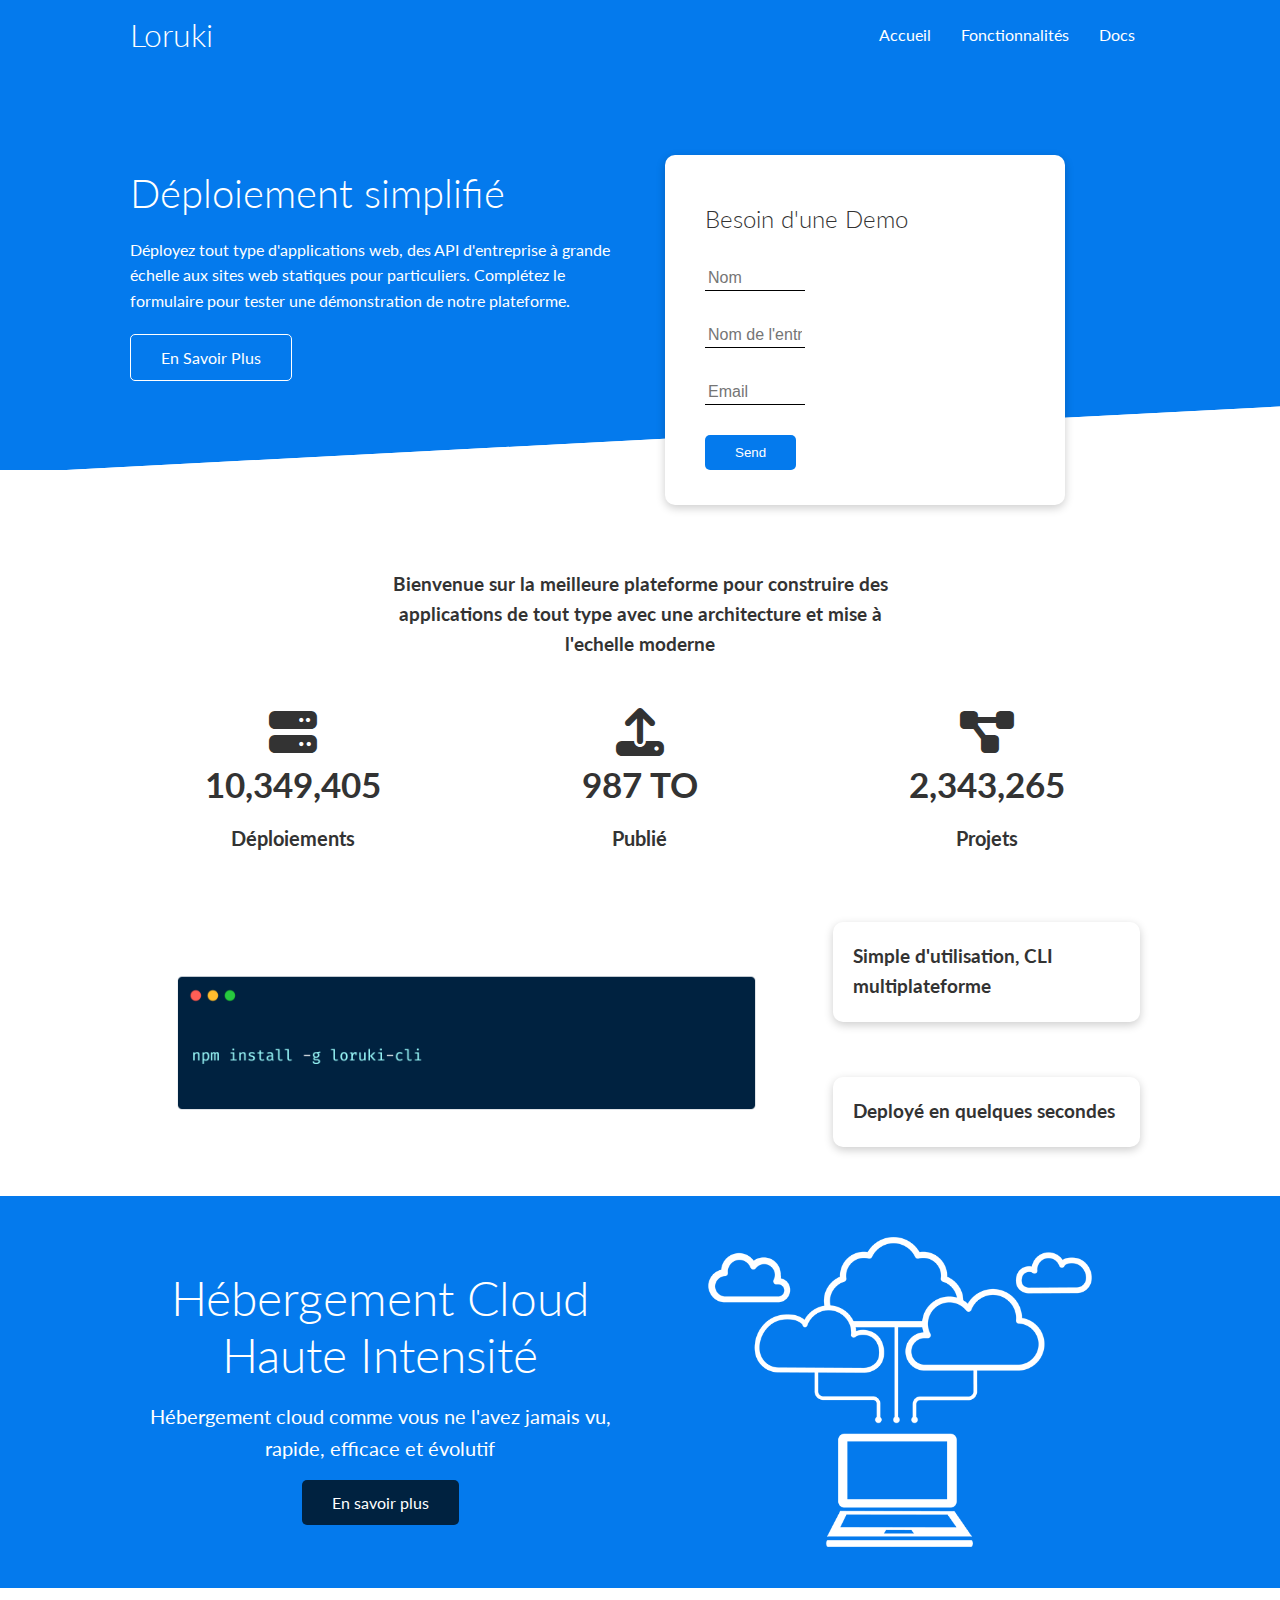
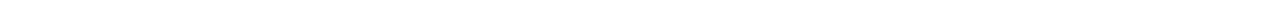
==== index.html @ ce7adb81 "Add files via upload" ====
<!DOCTYPE html>
<html lang="fr">
<head>
    <meta charset="UTF-8">
    <meta name="viewport" content="width=device-width, initial-scale=1.0">
    <meta name="description" content="Loruki - Heberment cloud performant
    et abordable pour particuliers et professionnels">
    <meta name="author" content="Twardzik Jeremy">
    <meta property="og:title" content="Loruki">
    <meta property="og:type" content="website">
<link rel="stylesheet" href="https://cdnjs.cloudflare.
com/ajax/libs/font-awesome/6.7.2/css/all.min.css"
integrity="sha512-Evv84Mr4kqVGRNSgIGL/F/aIDqQb7xQ2vcrdIwxfjThSH8CSR7PBEakCr51Ck+w+/U6swU2Im1vVX0SVk9ABhg==" crossorigin="anonymous"
referrerpolicy="no-referrer" />
<link rel="stylesheet" href="utilities.css"> 
<link rel="stylesheet" href="style.css">

    
    <title>Cloudy | Hebergement Cloud Pour Tous</title>
</head>
<body>
    <!-- Navbar -->
     <div class="navbar">
        <div class="container flex">
            <h1 class="logo">Loruki</h1>
            <nav>
                <ul>
                    <li><a href="./index.html">Accueil</a></li>
                    <li><a href="./fonctionnalites.html">Fonctionnalités</a></li>
                    <li><a href="./docs.html">Docs</a></li>
                </ul>
            </nav>
        </div>
     </div>
<!-- Showcase -->
 <section class="showcase">
     <div class="container grid">
        <div class="showcase-text">
            <h1>Déploiement simplifié</h1>
            <p>Déployez tout type d'applications web, 
                des API d'entreprise à grande échelle aux 
                sites web statiques pour particuliers. 
                Complétez le formulaire pour tester 
                une démonstration de notre plateforme.</p>
            <a href="./fonctionnalites.html" class="btn btn-outline">En Savoir Plus</a>
        </div>
        <div class="showcase-form card">
            <h2>Besoin d'une Demo</h2>
            <form>
                <div class="form-control">
                    <input type="text" name="name" placeholder="Nom" required>
                </div>
                <div class="form-control">
                    <input type="text" name="company" placeholder="Nom de l'entreprise" required>
                </div>
                <div class="form-control">
                    <input type="email" email="email" placeholder="Email" required>
                </div>
                <input type="submit" value="Send" class="btn btn-primary">
            </form>
    </div>
 </section>

 <!-- Stats -->

  <section class="stats" >
    <div class="container" >
        <h3 class="stats-heading text-center my-1">
            Bienvenue sur la meilleure plateforme pour construire des applications de tout type avec une architecture et mise à l'echelle moderne
        </h3>

        <div class="grid grid-3 text-center my-4">
            <div>
                <i class="fas fa-server fa-3x"></i>
                <h3>10,349,405</h3>
                <p class="text-secondary">Déploiements</p>
            </div>
            <div><i class="fas fa-upload fa-3x"></i>
                <h3>987 TO</h3>
                <p class="text-secondary">Publié</p>
            </div>
            <div>
                <i class="fas fa-project-diagram fa-3x"></i>
                <h3>2,343,265</h3>
                <p class="text-secondary">Projets</p>
            </div>
        </div>
    </div>

  </section>
  <!-- Cli --> 
  <section class="cli">
        <div class="container grid">
            <img src="./images/cli.png" alt="">
            <div class="card">
                <h3>Simple d'utilisation, CLI multiplateforme</h3>
            </div>
            <div class="card">
                <h3>Deployé en quelques secondes</h3>
            </div>
        </div>
    </div>
  </section>

  <!-- Cloud -->
  <section class="cloud bg-primary my-2 py-2">
    <div class="container grid">
        <div class="text-center">
            <h2 class="lg">Hébergement Cloud Haute Intensité</h2>
            <p class="lead my-1">Hébergement cloud comme vous ne l'avez jamais vu, rapide, efficace et évolutif</p>
            <a href="./fonctionnalites.html" class="btn btn-dark">En savoir plus</a>
        </div>
        <img src="./images/cloud.png" alt="">
    </div>
  </section>
   
  
    
</body>
</html>
---- utilities.css ----
.container {
    max-width: 1100px;
    margin: 0 auto;
    overflow: auto;
    padding: 0 40px;

}

.card{
    background-color: #FFF;
    color: #333;
    border-radius: 10px;
    box-shadow: 0 3px 10px rgba(0, 0, 0, 0.2);
    padding: 20px;
    margin: 10px;

}

.btn{
    display: inline-block;
    padding: 10px 30px;
    cursor: pointer;
    background-color: var(--primary-color);
    color: #fff;
    border: none;
    border-radius: 5px;


}

.btn-outline {
    background-color: transparent;
    border: 1px #fff solid;
}

.btn:hover {
    transform: scale(0.98);
}

/* Background & colored buttons */
.bg-primary,
.btn-primary {
    background-color: var(--primary-color);
    color: #FFF;
}

.bg-secondary,
.btn-secondary {
    background-color: var(--secondary-color);
    color: #FFF;
}

.bg-dark,
.btn-dark {
    background-color: var(--dark-color);
    color: #FFF;
}

.bg-light,
.btn-light {
    background-color: var(--light-color);
    color: #333;
}

/* Text sizes */
.lead {
    font-size: 20px;

}

.sm {
    font-size: 1rem;

}

.md {
    font-size:2rem;

}

.lg{
    font-size: 3rem;

}

.xl {
    font-size: 4rem;
    
}

.text-center {
    text-align: center;
 }

.flex {
    display: flex;
    justify-content: space-between;
    align-items: center;
    height: 100%;
}
.grid {
    display: grid;
    grid-template-columns: repeat(2,1fr);
    gap: 20px;
    justify-content: center;
    align-items: center;
    height:100%;
    

}
.grid-3 {
    grid-template-columns: repeat(3,1fr);

}

/* Margin */
.my-1 {
    margin: 1rem 0;

}
.my-2 {
    margin: 1.5rem 0;
    
}
.my-3 {
    margin: 2rem 0;
    
}
.my-4 {
    margin: 3rem 0;
    
}
.my-5 {
    margin: 4rem 0;
    
}
 

.m-1 {
    margin: 1rem;

}
.m-2 {
    margin: 1.5rem;
    
}
.m-3 {
    margin: 2rem;
    
}
.m-4 {
    margin: 3rem;
    
}
.m-5 {
    margin: 4rem;
    
}

/* Padding */

.py-1 {
    padding: 1rem 0;

}
.py-2 {
    padding: 1.5rem 0;
    
}
.py-3 {
    padding: 2rem 0;
    
}
.py-4 {
    padding: 3rem 0;
    
}
.py-5 {
    padding: 4rem 0;
    
}
 

.p-1 {
    padding: 1rem;

}
.p-2 {
    padding: 1.5rem;
    
}
.p-3 {
    padding: 2rem;
    
}
.p-4 {
    padding: 3rem;
    
}
.p-5 {
    padding: 4rem;
    
}
---- style.css ----
@import url('https://fonts.googleapis.com/css2?family=Lato:ital,wght@0,100;0,300;0,400;0,700;0,900;1,100;1,300;1,400;1,700;1,900&display=swap');

:root{
    --primary-color: #047AED;
    --secondary-color: #1c3fa8;
    --dark-color: #002240;
    --light-color: #f4f4f4;
}

* {
    box-sizing: border-box;
    padding: 0;
    margin: 0;

}

body    { 
    font-family: 'lato', sans-serif;
    color: #333;
    line-height: 1.6;
 
}

ul  {
    list-style: none;

}

a   {
    text-decoration: none;
    color: #333;

}

h1,
h2   {
    font-weight: 300;
    line-height: 1.2;
    margin: 10px  0;

}

p    {
    margin: 10px 0;

}

img {
    width: 100%;
}

.navbar {

    background-color: var(--primary-color);
    color: #fff;
    height: 70px;

}

.navbar ul { 
    display: flex;
}

.navbar a {
    color: #fff;
    padding: 10px;
    margin: 0 5px;
}

.navbar a:hover {
    border-bottom: 2px #FFF solid;

}

.navbar  .flex {
    justify-content: space-between;
}
/* Showcase */

.showcase {
    height:400px;
    background-color: var(--primary-color);
    color: #ffff;
    position: relative;

}
.showcase h1 {
    font-size: 40px;
}
.showcase p {
    margin: 20px 0;
}

.showcase .grid {
    overflow: visible;
    grid-template-columns: 55%, 45%;
    gap: 30px;
}
.showcase-form {
    position: relative;
    top: 60px;
    height: 350px;
    width: 400px;
    padding: 40px;
    z-index: 100;


}
.showcase-form .form-control{
    margin: 30px 0;

}

.showcase-form input[type='text'],
.showcase-form input[type='email']{
    border: 0;
    border-bottom: 1px solid;
    width: 100px;
    padding: 3px;
    font-size: 16px;

}

.showcase-form input:focus {
    outline: none;
}

.showcase::before,
.showcase::after {
    content:'';
    position: absolute;
    height: 100px;
    bottom: -70px;
    right: 0;
    left: 0;
    background: #FFF;
    transform: skewY(-3deg);
    -webkit-transform: skewY(-3deg);
    -moz-transform: skewY(-3deg);
    -ms-transform: skewY(-3deg);

}
/* Stats */

.stats {
    padding-top: 100px;


}

.stats-heading {
    max-width: 500px;
    margin: auto;
}



.stats .grid h3 {
    font-size: 35px;
}
.stats .grid p {
    font-size: 20px;
    font-weight: bold;
}

/* Cli */
.cli .grid {
    grid-template-columns: repeat(3,1fr);
    grid-template-rows: repeat(2,1fr);

}
.cli .grid > *:first-child {
    grid-column: 1 / span 2;
    grid-row: 1 / span 2;
}

/* Cloud */
.cloud .grid{
    grid-template-columns: 4fr 3  fr;
}
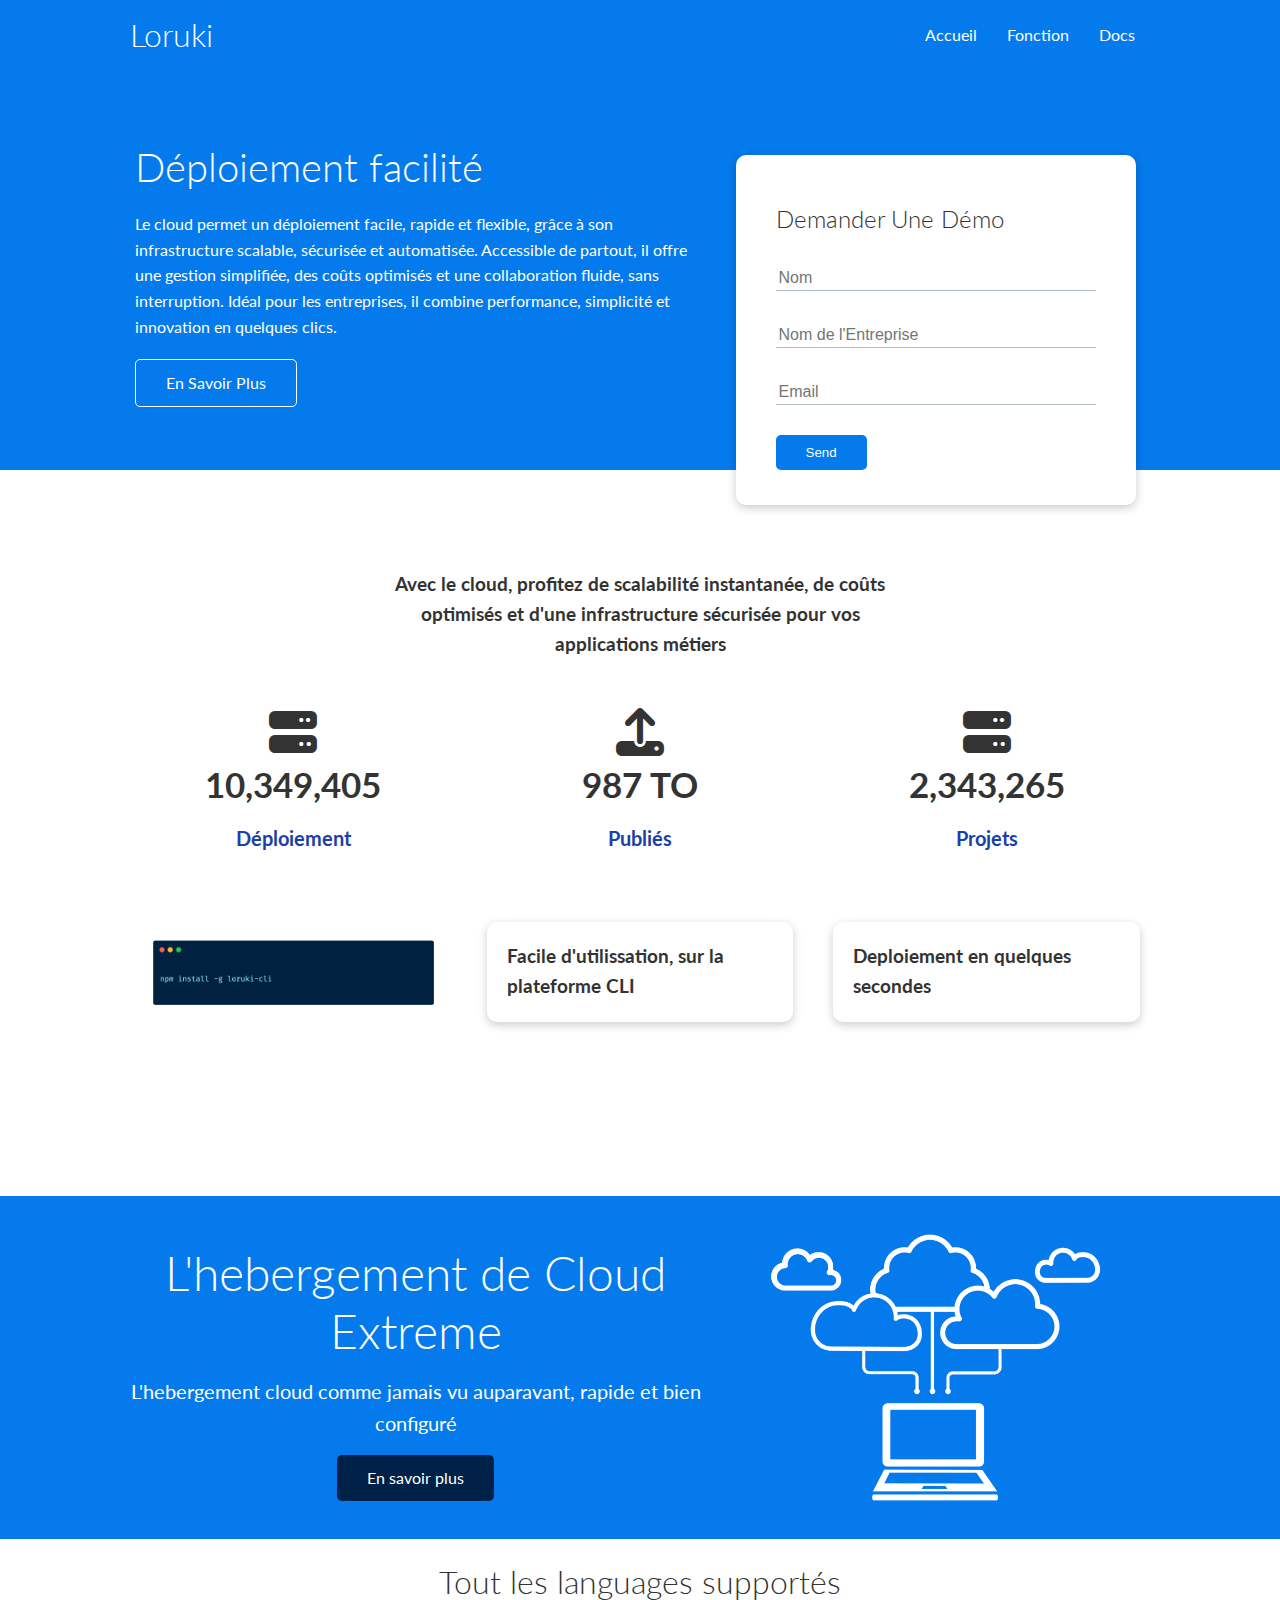
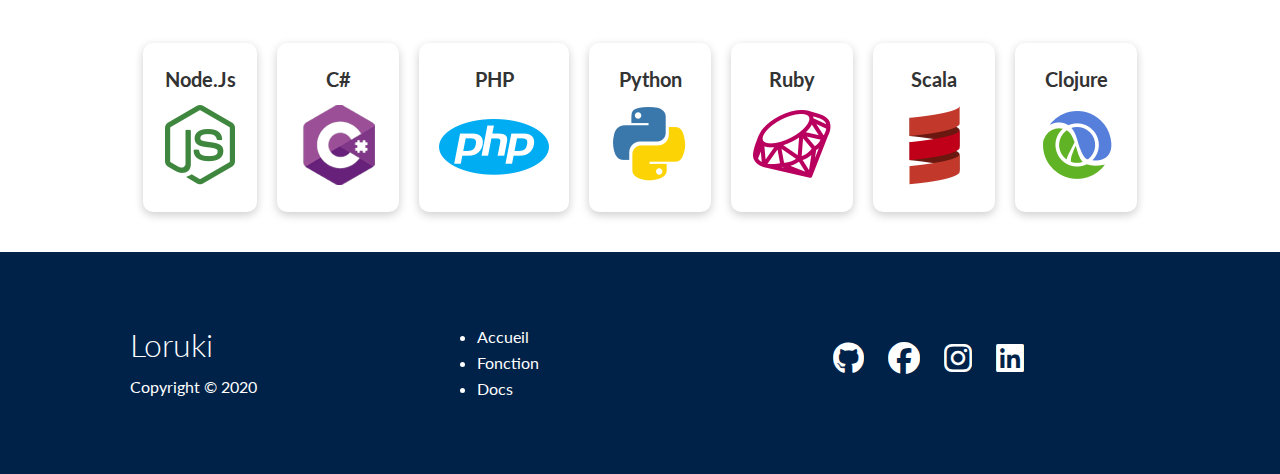
==== commit de725771: "Initial commit" ====
--- a/index.html
+++ b/index.html
@@ -1,120 +1,165 @@
-<!DOCTYPE html>
-<html lang="fr">
-<head>
-    <meta charset="UTF-8">
-    <meta name="viewport" content="width=device-width, initial-scale=1.0">
-    <meta name="description" content="Loruki - Heberment cloud performant
-    et abordable pour particuliers et professionnels">
-    <meta name="author" content="Twardzik Jeremy">
-    <meta property="og:title" content="Loruki">
-    <meta property="og:type" content="website">
-<link rel="stylesheet" href="https://cdnjs.cloudflare.
-com/ajax/libs/font-awesome/6.7.2/css/all.min.css"
-integrity="sha512-Evv84Mr4kqVGRNSgIGL/F/aIDqQb7xQ2vcrdIwxfjThSH8CSR7PBEakCr51Ck+w+/U6swU2Im1vVX0SVk9ABhg==" crossorigin="anonymous"
-referrerpolicy="no-referrer" />
-<link rel="stylesheet" href="utilities.css"> 
-<link rel="stylesheet" href="style.css">
-
-    
-    <title>Cloudy | Hebergement Cloud Pour Tous</title>
-</head>
-<body>
-    <!-- Navbar -->
-     <div class="navbar">
-        <div class="container flex">
-            <h1 class="logo">Loruki</h1>
-            <nav>
-                <ul>
-                    <li><a href="./index.html">Accueil</a></li>
-                    <li><a href="./fonctionnalites.html">Fonctionnalités</a></li>
-                    <li><a href="./docs.html">Docs</a></li>
-                </ul>
-            </nav>
-        </div>
-     </div>
-<!-- Showcase -->
- <section class="showcase">
-     <div class="container grid">
-        <div class="showcase-text">
-            <h1>Déploiement simplifié</h1>
-            <p>Déployez tout type d'applications web, 
-                des API d'entreprise à grande échelle aux 
-                sites web statiques pour particuliers. 
-                Complétez le formulaire pour tester 
-                une démonstration de notre plateforme.</p>
-            <a href="./fonctionnalites.html" class="btn btn-outline">En Savoir Plus</a>
-        </div>
-        <div class="showcase-form card">
-            <h2>Besoin d'une Demo</h2>
-            <form>
-                <div class="form-control">
-                    <input type="text" name="name" placeholder="Nom" required>
-                </div>
-                <div class="form-control">
-                    <input type="text" name="company" placeholder="Nom de l'entreprise" required>
-                </div>
-                <div class="form-control">
-                    <input type="email" email="email" placeholder="Email" required>
-                </div>
-                <input type="submit" value="Send" class="btn btn-primary">
-            </form>
-    </div>
- </section>
-
- <!-- Stats -->
-
-  <section class="stats" >
-    <div class="container" >
-        <h3 class="stats-heading text-center my-1">
-            Bienvenue sur la meilleure plateforme pour construire des applications de tout type avec une architecture et mise à l'echelle moderne
-        </h3>
-
-        <div class="grid grid-3 text-center my-4">
-            <div>
-                <i class="fas fa-server fa-3x"></i>
-                <h3>10,349,405</h3>
-                <p class="text-secondary">Déploiements</p>
-            </div>
-            <div><i class="fas fa-upload fa-3x"></i>
-                <h3>987 TO</h3>
-                <p class="text-secondary">Publié</p>
-            </div>
-            <div>
-                <i class="fas fa-project-diagram fa-3x"></i>
-                <h3>2,343,265</h3>
-                <p class="text-secondary">Projets</p>
-            </div>
-        </div>
-    </div>
-
-  </section>
-  <!-- Cli --> 
-  <section class="cli">
-        <div class="container grid">
-            <img src="./images/cli.png" alt="">
-            <div class="card">
-                <h3>Simple d'utilisation, CLI multiplateforme</h3>
-            </div>
-            <div class="card">
-                <h3>Deployé en quelques secondes</h3>
-            </div>
-        </div>
-    </div>
-  </section>
-
-  <!-- Cloud -->
-  <section class="cloud bg-primary my-2 py-2">
-    <div class="container grid">
-        <div class="text-center">
-            <h2 class="lg">Hébergement Cloud Haute Intensité</h2>
-            <p class="lead my-1">Hébergement cloud comme vous ne l'avez jamais vu, rapide, efficace et évolutif</p>
-            <a href="./fonctionnalites.html" class="btn btn-dark">En savoir plus</a>
-        </div>
-        <img src="./images/cloud.png" alt="">
-    </div>
-  </section>
-   
-  
-    
-</body>
-</html>
+<!DOCTYPE html>
+<html lang="fr">
+<head>
+    <meta charset="UTF-8">
+    <meta name="viewport" content="width=device-width, initial-scale=1.0">
+    <link rel="stylesheet" href="./utilities.css">
+    <link rel="stylesheet" href="./style.css">
+    <link rel="stylesheet" href="https://cdnjs.cloudflare.com/ajax/libs/font-awesome/6.7.2/css/all.min.css" integrity="sha512-Evv84Mr4kqVGRNSgIGL/F/aIDqQb7xQ2vcrdIwxfjThSH8CSR7PBEakCr51Ck+w+/U6swU2Im1vVX0SVk9ABhg==" crossorigin="anonymous" referrerpolicy="no-referrer" />
+    <title>Loruki | Mon Troisième Projet</title>
+    
+</head>
+<body>
+    <!-- Navbar -->
+     <div class="navbar">
+        <div class="container flex">
+            <h1 class="logo">Loruki</h1>
+            <nav>
+                <ul>
+                    <li><a href="./index.html">Accueil</a></li>
+                    <li><a href="./features.html">Fonction</a></li>
+                    <li><a href="./docs.html">Docs</a></li> 
+                </ul>
+            </nav>
+        </div>
+     </div>
+
+     <!-- Showcase -->
+      <section class="showcase">
+        <div class="container grid">
+            <div class="showcase-text">
+                <h1>Déploiement facilité</h1>
+                <p>Le cloud permet un déploiement facile, rapide et flexible, grâce à son infrastructure scalable, sécurisée et automatisée. Accessible de partout, il offre une gestion simplifiée, des coûts optimisés et une collaboration fluide, sans interruption. Idéal pour les entreprises, il combine performance, simplicité et innovation en quelques clics.</p>
+                <a href="./features.html" class="btn btn-outline"> En Savoir Plus</a>
+            </div>
+
+            <div class="showcase-form card">
+                <h2>Demander Une Démo</h2>
+                <form>
+                    <div class="form-control">
+                        <input type="text" name="name" placeholder="Nom" required>
+                    </div>
+                    <div class="form-control">
+                        <input type="text" name="company name" placeholder="Nom de l'Entreprise" required>
+                    </div>
+                    <div class="form-control">
+                        <input type="text" name="email" placeholder="Email" required>
+                    </div>
+                    <input type="submit" value="Send" class="btn btn-primary">
+                </form>
+            </div>
+        </div>
+      </section>
+
+      <!-- Stats -->
+       <section class="stats">
+        <div class="container">
+            <h3 class="stats-heading text-center my-1">
+                Avec le cloud, profitez de scalabilité instantanée, de coûts optimisés et d'une infrastructure sécurisée pour vos applications métiers
+            </h3>
+
+            <div class="grid grid-3 text-center my-4">
+                <div>
+                    <i class="fas fa-server fa-3x"></i>
+                    <h3>10,349,405</h3>
+                    <p class="text-secondary">Déploiement</p>
+                </div>
+                <div>
+                    <i class="fas fa-upload fa-3x"></i>
+                    <h3>987 TO</h3>
+                    <p class="text-secondary">Publiés</p>
+                </div>
+                <div>
+                    <i class="fas fa-server fa-3x"></i>
+                    <h3>2,343,265</h3>
+                    <p class="text-secondary">Projets</p>
+                </div>
+            </div>
+        </div>
+       </section>
+
+       <!-- CLI -->
+        <section class="cli">
+            <div class="container grid">
+                <img src="./images/cli.png" alt="./">
+                <div class="card">
+                    <h3>Facile d'utilissation, sur la plateforme CLI</h3>
+                </div>
+                <div class="card">
+                    <h3>Deploiement en quelques secondes</h3>
+                </div>
+            </div>
+        </section>
+
+        <!-- Cloud -->
+         <section class="cloud bg-primary my-2 py-2">
+            <div class="container grid">
+                <div class="text-center">
+                    <h2 class="lg">L'hebergement de Cloud Extreme</h2>
+                    <p class="lead my-1">L'hebergement cloud comme jamais vu auparavant, rapide et bien configuré</p>
+                    <a href="./features.html" class="btn btn-dark">En savoir plus</a>
+                </div>
+                <img src="./images/cloud.png" alt="./">
+            </div>
+         </section>
+
+         <!-- Languages -->
+          <section class="languages">
+            <h2 class="md text-center my-2">
+                Tout les languages supportés
+            </h2>
+            <div class="container flex">
+                <div class="card">
+                    <h4>Node.Js</h4>
+                    <img src="./images/logos/node.png" alt="./">
+                </div>
+                <div class="card">
+                    <h4>C#</h4>
+                    <img src="./images/logos/csharp.png" alt="./">
+                </div>
+                <div class="card">
+                    <h4>PHP</h4>
+                    <img src="./images/logos/php.png" alt="./">
+                </div>
+                <div class="card">
+                    <h4>Python</h4>
+                    <img src="./images/logos/python.png" alt="./">
+                </div>
+                <div class="card">
+                    <h4>Ruby</h4>
+                    <img src="./images/logos/ruby.png" alt="./">
+                </div>
+                <div class="card">
+                    <h4>Scala</h4>
+                    <img src="./images/logos/scala.png" alt="./">
+                </div>
+                <div class="card">
+                    <h4>Clojure</h4>
+                    <img src="./images/logos/clojure.png" alt="./">
+                </div>
+            </div>
+          </section>
+
+          <!-- Footer -->
+           <footer class="footer bg-dark py-5">
+            <div class="container grid grid-3">
+                <div>
+                    <h1>Loruki
+                    </h1>
+                    <p>Copyright &copy; 2020</p>
+                </div>
+                <nav>
+                    <li><a href="./index.html">Accueil</a></li>
+                    <li><a href="./features.html">Fonction</a></li>
+                    <li><a href="./docs.html">Docs</a></li>
+                </nav>
+            <div class="social">
+                <a href="./#"><i class="fab fa-github fa-2x"></i></a>
+                <a href="./#"><i class="fab fa-facebook fa-2x"></i></a>
+                <a href="./#"><i class="fab fa-instagram fa-2x"></i></a>
+                <a href="./#"><i class="fab fa-linkedin fa-2x"></i></a>
+            </div>
+        </div>
+             </footer>
+</body>
+</html>--- a/utilities.css
+++ b/utilities.css
@@ -1,204 +1,235 @@
-
-.container {
-    max-width: 1100px;
-    margin: 0 auto;
-    overflow: auto;
-    padding: 0 40px;
-
-}
-
-.card{
-    background-color: #FFF;
-    color: #333;
-    border-radius: 10px;
-    box-shadow: 0 3px 10px rgba(0, 0, 0, 0.2);
-    padding: 20px;
-    margin: 10px;
-
-}
-
-.btn{
-    display: inline-block;
-    padding: 10px 30px;
-    cursor: pointer;
-    background-color: var(--primary-color);
-    color: #fff;
-    border: none;
-    border-radius: 5px;
-
-
-}
-
-.btn-outline {
-    background-color: transparent;
-    border: 1px #fff solid;
-}
-
-.btn:hover {
-    transform: scale(0.98);
-}
-
-/* Background & colored buttons */
-.bg-primary,
-.btn-primary {
-    background-color: var(--primary-color);
-    color: #FFF;
-}
-
-.bg-secondary,
-.btn-secondary {
-    background-color: var(--secondary-color);
-    color: #FFF;
-}
-
-.bg-dark,
-.btn-dark {
-    background-color: var(--dark-color);
-    color: #FFF;
-}
-
-.bg-light,
-.btn-light {
-    background-color: var(--light-color);
-    color: #333;
-}
-
-/* Text sizes */
-.lead {
-    font-size: 20px;
-
-}
-
-.sm {
-    font-size: 1rem;
-
-}
-
-.md {
-    font-size:2rem;
-
-}
-
-.lg{
-    font-size: 3rem;
-
-}
-
-.xl {
-    font-size: 4rem;
-    
-}
-
-.text-center {
-    text-align: center;
- }
-
-.flex {
-    display: flex;
-    justify-content: space-between;
-    align-items: center;
-    height: 100%;
-}
-.grid {
-    display: grid;
-    grid-template-columns: repeat(2,1fr);
-    gap: 20px;
-    justify-content: center;
-    align-items: center;
-    height:100%;
-    
-
-}
-.grid-3 {
-    grid-template-columns: repeat(3,1fr);
-
-}
-
-/* Margin */
-.my-1 {
-    margin: 1rem 0;
-
-}
-.my-2 {
-    margin: 1.5rem 0;
-    
-}
-.my-3 {
-    margin: 2rem 0;
-    
-}
-.my-4 {
-    margin: 3rem 0;
-    
-}
-.my-5 {
-    margin: 4rem 0;
-    
-}
- 
-
-.m-1 {
-    margin: 1rem;
-
-}
-.m-2 {
-    margin: 1.5rem;
-    
-}
-.m-3 {
-    margin: 2rem;
-    
-}
-.m-4 {
-    margin: 3rem;
-    
-}
-.m-5 {
-    margin: 4rem;
-    
-}
-
-/* Padding */
-
-.py-1 {
-    padding: 1rem 0;
-
-}
-.py-2 {
-    padding: 1.5rem 0;
-    
-}
-.py-3 {
-    padding: 2rem 0;
-    
-}
-.py-4 {
-    padding: 3rem 0;
-    
-}
-.py-5 {
-    padding: 4rem 0;
-    
-}
- 
-
-.p-1 {
-    padding: 1rem;
-
-}
-.p-2 {
-    padding: 1.5rem;
-    
-}
-.p-3 {
-    padding: 2rem;
-    
-}
-.p-4 {
-    padding: 3rem;
-    
-}
-.p-5 {
-    padding: 4rem;
-    
-}+.container {
+    max-width: 1100px;
+    margin: 0 auto;
+    overflow: auto;
+    padding: 0 40px;
+  }
+  
+  .card {
+    background-color: #fff;
+    color: #333;
+    border-radius: 10px;
+    box-shadow: 0 3px 10px rgba(0, 0, 0, 0.2);
+    padding: 20px;
+    margin: 10px;
+  }
+  
+  .btn {
+    display: inline-block;
+    padding: 10px 30px;
+    cursor: pointer;
+    background: var(--primary-color);
+    color: #fff;
+    border: none;
+    border-radius: 5px;
+  }
+  
+  .btn-outline {
+    background-color: transparent;
+    border: 1px #fff solid;
+  }
+  
+  .btn:hover {
+    transform: scale(0.98);
+  }
+  
+  /* Backgrounds & colored buttons */
+  .bg-primary,
+  .btn-primary {
+    background-color: var(--primary-color);
+    color: #fff;
+  }
+  
+  .bg-secondary,
+  .btn-secondary {
+    background-color: var(--secondary-color);
+    color: #fff;
+  }
+  
+  .bg-dark,
+  .btn-dark {
+    background-color: var(--dark-color);
+    color: #fff;
+  }
+  
+  .bg-light,
+  .btn-light {
+    background-color: var(--light-color);
+    color: #333;
+  }
+  
+  .bg-primary a,
+  .btn-primary a,
+  .bg-secondary a,
+  .btn-secondary a,
+  .bg-dark a,
+  .btn-dark a {
+    color: #fff;
+  }
+  
+  /* Text colors */
+  .text-primary {
+    color: var(--primary-color);
+  }
+  
+  .text-secondary {
+    color: var(--secondary-color);
+  }
+  
+  .text-dark {
+    color: var(--dark-color);
+  }
+  
+  .text-light {
+    color: var(--light-color);
+  }
+  
+  /* Text sizes */
+  .lead {
+    font-size: 20px;
+  }
+  
+  .sm {
+    font-size: 1rem;
+  }
+  
+  .md {
+    font-size: 2rem;
+  }
+  
+  .lg {
+    font-size: 3rem;
+  }
+  
+  .xl {
+    font-size: 4rem;
+  }
+  
+  .text-center {
+    text-align: center;
+  }
+  
+  /* Alert */
+  .alert {
+    background-color: var(--light-color);
+    padding: 10px 20px;
+    font-weight: bold;
+    margin: 15px 0;
+  }
+  
+  .alert i {
+    margin-right: 10px;
+  }
+  
+  .alert-success {
+    background-color: var(--success-color);
+    color: #fff;
+  }
+  
+  .alert-error {
+    background-color: var(--error-color);
+    color: #fff;
+  }
+  
+  .flex {
+    display: flex;
+    justify-content: center;
+    align-items: center;
+    height: 100%;
+  }
+  
+  .grid {
+    display: grid;
+    grid-template-columns: repeat(2, 1fr);
+    gap: 20px;
+    justify-content: center;
+    align-items: center;
+    height: 100%;
+  }
+  
+  .grid-3 {
+    grid-template-columns: repeat(3, 1fr);
+  }
+  
+  /* Margin */
+  .my-1 {
+    margin: 1rem 0;
+  }
+  
+  .my-2 {
+    margin: 1.5rem 0;
+  }
+  
+  .my-3 {
+    margin: 2rem 0;
+  }
+  
+  .my-4 {
+    margin: 3rem 0;
+  }
+  
+  .my-5 {
+    margin: 4rem 0;
+  }
+  
+  .m-1 {
+    margin: 1rem;
+  }
+  
+  .m-2 {
+    margin: 1.5rem;
+  }
+  
+  .m-3 {
+    margin: 2rem;
+  }
+  
+  .m-4 {
+    margin: 3rem;
+  }
+  
+  .m-5 {
+    margin: 4rem;
+  }
+  
+  /* Padding */
+  .py-1 {
+    padding: 1rem 0;
+  }
+  
+  .py-2 {
+    padding: 1.5rem 0;
+  }
+  
+  .py-3 {
+    padding: 2rem 0;
+  }
+  
+  .py-4 {
+    padding: 3rem 0;
+  }
+  
+  .py-5 {
+    padding: 4rem 0;
+  }
+  
+  .p-1 {
+    padding: 1rem;
+  }
+  
+  .p-2 {
+    padding: 1.5rem;
+  }
+  
+  .p-3 {
+    padding: 2rem;
+  }
+  
+  .p-4 {
+    padding: 3rem;
+  }
+  
+  .p-5 {
+    padding: 4rem;
+  }
+  --- a/style.css
+++ b/style.css
@@ -1,180 +1,394 @@
-@import url('https://fonts.googleapis.com/css2?family=Lato:ital,wght@0,100;0,300;0,400;0,700;0,900;1,100;1,300;1,400;1,700;1,900&display=swap');
-
-:root{
-    --primary-color: #047AED;
-    --secondary-color: #1c3fa8;
-    --dark-color: #002240;
-    --light-color: #f4f4f4;
-}
-
-* {
-    box-sizing: border-box;
-    padding: 0;
-    margin: 0;
-
-}
-
-body    { 
-    font-family: 'lato', sans-serif;
-    color: #333;
-    line-height: 1.6;
- 
-}
-
-ul  {
-    list-style: none;
-
-}
-
-a   {
-    text-decoration: none;
-    color: #333;
-
-}
-
-h1,
-h2   {
-    font-weight: 300;
-    line-height: 1.2;
-    margin: 10px  0;
-
-}
-
-p    {
-    margin: 10px 0;
-
-}
-
-img {
-    width: 100%;
-}
-
-.navbar {
-
-    background-color: var(--primary-color);
-    color: #fff;
-    height: 70px;
-
-}
-
-.navbar ul { 
-    display: flex;
-}
-
-.navbar a {
-    color: #fff;
-    padding: 10px;
-    margin: 0 5px;
-}
-
-.navbar a:hover {
-    border-bottom: 2px #FFF solid;
-
-}
-
-.navbar  .flex {
-    justify-content: space-between;
-}
-/* Showcase */
-
-.showcase {
-    height:400px;
-    background-color: var(--primary-color);
-    color: #ffff;
-    position: relative;
-
-}
-.showcase h1 {
-    font-size: 40px;
-}
-.showcase p {
-    margin: 20px 0;
-}
-
-.showcase .grid {
-    overflow: visible;
-    grid-template-columns: 55%, 45%;
-    gap: 30px;
-}
-.showcase-form {
-    position: relative;
-    top: 60px;
-    height: 350px;
-    width: 400px;
-    padding: 40px;
-    z-index: 100;
-
-
-}
-.showcase-form .form-control{
-    margin: 30px 0;
-
-}
-
-.showcase-form input[type='text'],
-.showcase-form input[type='email']{
-    border: 0;
-    border-bottom: 1px solid;
-    width: 100px;
-    padding: 3px;
-    font-size: 16px;
-
-}
-
-.showcase-form input:focus {
-    outline: none;
-}
-
-.showcase::before,
-.showcase::after {
-    content:'';
-    position: absolute;
-    height: 100px;
-    bottom: -70px;
-    right: 0;
-    left: 0;
-    background: #FFF;
-    transform: skewY(-3deg);
-    -webkit-transform: skewY(-3deg);
-    -moz-transform: skewY(-3deg);
-    -ms-transform: skewY(-3deg);
-
-}
-/* Stats */
-
-.stats {
-    padding-top: 100px;
-
-
-}
-
-.stats-heading {
-    max-width: 500px;
-    margin: auto;
-}
-
-
-
-.stats .grid h3 {
-    font-size: 35px;
-}
-.stats .grid p {
-    font-size: 20px;
-    font-weight: bold;
-}
-
-/* Cli */
-.cli .grid {
-    grid-template-columns: repeat(3,1fr);
-    grid-template-rows: repeat(2,1fr);
-
-}
-.cli .grid > *:first-child {
-    grid-column: 1 / span 2;
-    grid-row: 1 / span 2;
-}
-
-/* Cloud */
-.cloud .grid{
-    grid-template-columns: 4fr 3  fr;
-}+@import url('https://fonts.googleapis.com/css2?family=Lato:wght@300&display=swap');
+
+:root {
+    --primary-color: #047aed;
+    --secondary-color: #1c3fa8;
+    --dark-color: #002248;
+    --light-color: #f4f4f4;
+    --success-color: #5cb85c;
+    --error-color: #d9534f;
+
+    
+}
+
+* {
+    box-sizing: border-box;
+    padding: 0;
+    margin: 0;    
+}
+
+body {
+    font-family:'lato', sans-serif;
+    color:#333;
+    line-height: 1.6;
+}
+
+ul {
+    list-style-type: none;
+}
+
+a {
+    text-decoration: none;
+    color: #333;   
+}
+
+h1,
+h2 {
+    font-weight: 300;
+    line-height: 1.2;
+    margin: 10px 0;
+}
+
+p {
+    margin: 10px 0;
+}
+
+img {
+    width: 100%;
+}
+
+code,
+pre {
+    background-color: #333;
+    color:#FFF;
+    padding: 10px;
+}
+
+.hidden {
+    visibility: hidden;
+}
+
+/* Navbar */
+
+.navbar {
+    background-color: var(--primary-color);
+    color: #FFF;
+    height: 70px;
+}
+
+.navbar ul {
+    display: flex;
+}
+
+.navbar a {
+    color: #FFF;
+    padding: 10px;
+    margin: 0 5px;
+}
+
+.navbar a:hover {
+    border-bottom: 2px #fff solid;
+}
+
+.navbar .flex {
+    justify-content: space-between;
+}
+
+/* Showcase */
+
+.showcase {
+    height: 400px;
+    background-color: var(--primary-color);
+    color: #FFF;
+    position: relative;
+}
+
+.showcase h1 {
+    font-size: 40px;
+}
+
+.showcase p {
+    margin: 20px 0;
+}
+
+.showcase .grid {
+    overflow: visible;
+    grid-template-columns: 55% auto;
+    gap: 30px;
+}
+
+.showcase-text {
+    animation: SlideInFromLeft 1s ease-in;
+}
+
+.showcase-form {
+    position: relative;
+    top: 60px;
+    height: 350px;
+    width: 400px;
+    padding: 40px;
+    z-index: 100; 
+    animation: SlideInFromRight 1s ease-in;
+    
+}
+
+.showcase-form .form-control {
+    margin: 30px 0;
+}
+
+.showcase-form input[type='text'],
+.showcase-form input[type='email'] {
+    border: 0;
+    border-bottom: 1px solid #b4becb;
+    width: 100%;
+    padding: 3px;
+    font-size: 16px;
+}
+
+.showcase-form input:focus {
+    outline: none;
+}
+
+.showcase::before
+.showcase::after {
+    content:'';
+    position: absolute;
+    height: 100px;
+    bottom: -70px;
+    right: 0;
+    left: 0;
+    background: #FFF;
+    transform: skewY(-3deg);
+    -webkit-transform: skewY(-3deg);
+    -moz-transform: skewY(-3deg);
+    -ms-transform: skewY(-3deg);
+}
+
+/* Stats */
+.stats {
+    padding-top: 100px;   
+    animation: SlideInFromBottom 1s ease-in;
+}
+
+.stats-heading {
+    max-width: 500px;
+    margin: auto;
+}
+
+.stats .grid h3 {
+    font-size: 35px;
+}
+
+.stats .grid p {
+    font-size: 20px;
+    font-weight: bold;
+}
+
+/* CLI */
+
+.cli .grid {
+    grid-template-columns: repeat(3, 1fr);
+    grid-template-rows: repeat(2, 1fr);
+}
+
+.cli .grid >* :first-child {
+    grid-template-columns: 1 / span 2;
+    grid-row: 1 / span 2;
+}
+
+/* Cloud */
+.cloud .grid {
+    grid-template-columns: 4fr 3fr;
+}
+
+.card:hover {
+    transform: scale(1.02);
+    transition: transform 0.2s ease-in;
+}
+
+/* Languages */
+
+.languages .flex {
+    flex-wrap: wrap;
+}
+
+.languages .card {
+    text-align: center;
+    margin: 18px 10px 40px;
+    transition: transform 0.2s ease-in;
+}
+
+.languages .card h4 {
+    font-size: 20px;
+    margin-bottom: 10px;
+}
+
+.languages .card:hover {
+    transform: translateY(-15px)
+}
+
+/* Features */
+.features-head img,
+.docs-head img {
+    width: 200px;
+    justify-self: flex-end;
+
+}
+
+.features-sub-head img {
+    width: 300px;
+    justify-self: flex-end;
+}
+
+.features-main .card > i {
+    margin-right: 20px;
+}
+
+.features-main .grid {
+    padding: 30px;
+}
+
+.features-main .grid > *:first-child {
+    grid-column: 1 / span 3;
+
+}
+
+.features-main .grid > *:nth-child(2) {
+    grid-column: 1 / span 2;
+    
+}
+
+/* Docs */
+
+.docs-main h3 {
+    margin: 20px 0;
+}
+
+.docs-main .grid {
+    grid-template-columns: 1fr 2fr;
+    align-items: flex-start;
+}
+
+.docs-main nav li {
+    font-size: 17px;
+    padding-bottom: 5px;
+    margin-bottom: 5px;
+    border-bottom: 1px #ccc solid;
+}
+
+.docs-main a:hover {
+    font-weight: bold;
+}
+
+/* Footer */
+
+.footer .social a {
+    overflow: hidden;
+    margin: 0 10px;
+    transition: transform 0.2s ease-in;
+    display: inline-block;
+}
+
+.footer .social a:hover{
+    transform: scale(1.05);
+}
+
+/* Animations */
+@keyframes SlideInFromLeft  {
+    0% {
+        transform: translateX(-100%);
+    }
+    100% {
+        transform: translateX(0);
+    }
+    
+}
+@keyframes SlideInFromRight  {
+    0% {
+        transform: translateX(100%);
+    }
+    100% {
+        transform: translateX(0);
+    }
+    
+}
+@keyframes SlideInFromTop {
+    0% {
+        transform: translateY(-100%);
+    }
+    100% {
+        transform: translateY(0);
+    }
+}
+@keyframes SlideInFromBottom {
+    0% {
+        transform: translateY(100%);
+    }
+    100% {
+        transform: translateY(0);
+    }
+}
+
+
+/* Tablets and under */
+@media(max-width: 768px) {
+    .grid,
+    .showcase .grid,
+    .stats .grid,
+    .cli .grid,
+    .cloud .grid,
+    .features-main .grid,
+    .docs-main.grid {
+        grid-template-columns: 1fr;
+        grid-template-rows:  1fr;
+    } 
+    
+    .showcase {
+        height: auto;
+    }
+
+    .showcase-text {
+        text-align: center;
+        margin-top: 40px;
+        animation: SlideInFromTop 1s ease-in;
+
+    }
+
+    .showcase-form {
+        justify-self: center;
+        margin: auto;
+        animation: SlideInFromBottom 1s ease-in;
+    }
+    .cli .grid >* :first-child {
+        grid-template-columns: 1;
+        grid-row: 1;
+    }
+
+    .features-head,
+    .features-sub-head,
+    .docs-head {
+        text-align: center;
+    }
+
+    .features-head img,
+    .features-sub-head img,
+    .docs-head img {
+        justify-self: center;
+    }
+
+    .features-main .grid >*:first-child,
+    .features-main .grid >*:nth-child(2) {
+        grid-column: 1;
+    }
+}
+
+
+/* Mobile */
+
+@media(max-width: 500px) {
+    .navbar {
+    height: 110px;
+}
+    .navbar .flex {
+        flex-direction: column;
+    }
+    .navbar ul {
+        padding: 10px;
+        background-color: rgba(0, 0, 0, 0.1);
+    }
+}
+
+
+
+
+
